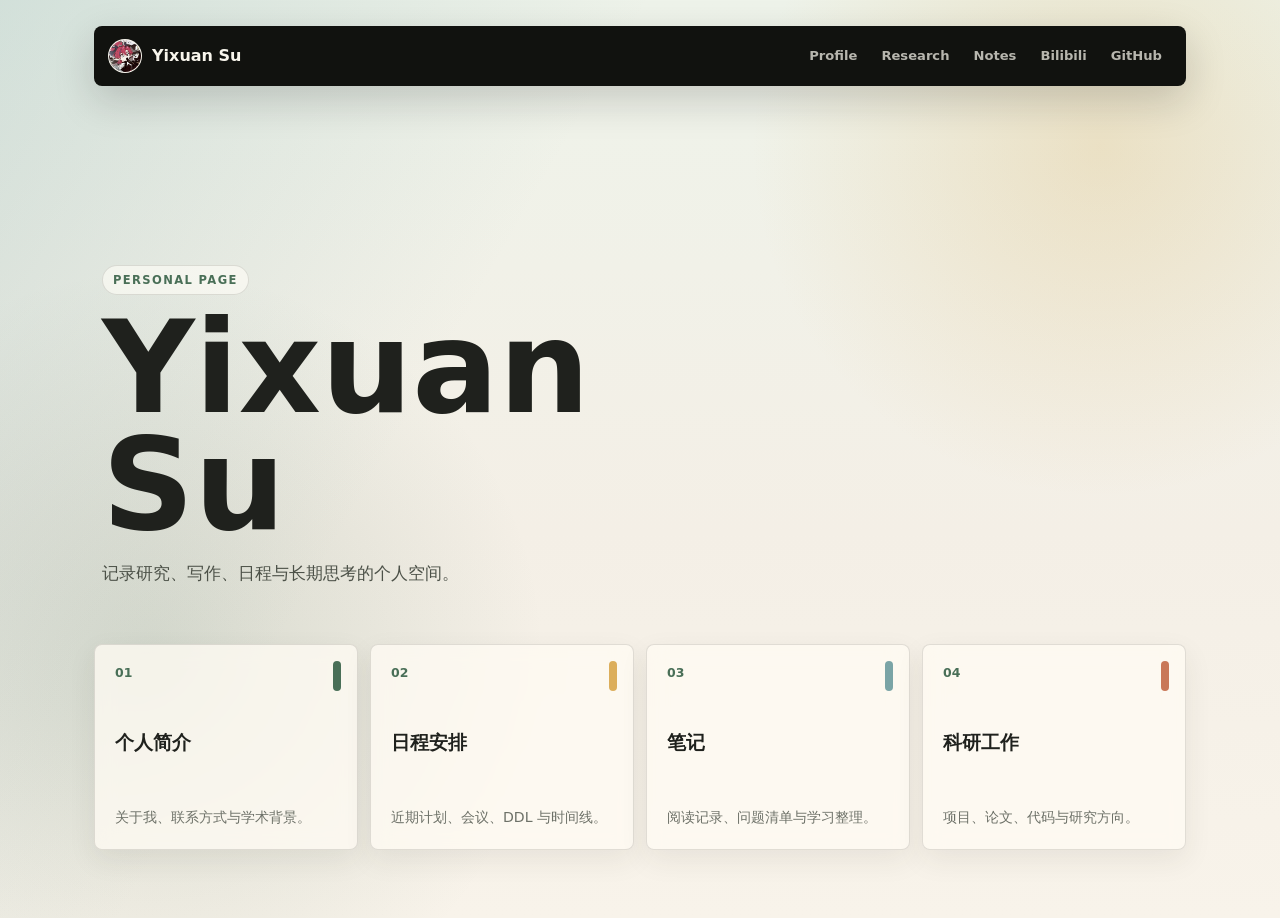
==== index.html @ aea46dcb "Add profile page and restore avatar" ====
<!DOCTYPE html>
<html lang="zh-CN">
  <head>
    <meta charset="UTF-8" />
    <meta name="viewport" content="width=device-width, initial-scale=1.0" />
    <meta
      name="description"
      content="Yixuan Su 的个人主页：个人简介、日程安排、笔记与科研工作。"
    />
    <title>Yixuan Su</title>
    <link rel="stylesheet" href="./styles.css?v=20260603-3" />
  </head>
  <body>
    <main class="page-shell">
      <header class="site-header" aria-label="站点导航">
        <a class="brand" href="./" aria-label="返回首页">
          <img class="brand-avatar" src="./Profile.jpg" alt="苏以轩头像" />
          <span>Yixuan Su</span>
        </a>
        <nav class="top-nav" aria-label="主导航">
          <a href="./profile/">Profile</a>
          <a href="./research/">Research</a>
          <a href="./notes/">Notes</a>
          <a href="https://space.bilibili.com/1643157133" target="_blank" rel="noreferrer">Bilibili</a>
          <a href="https://github.com/Cheezzcake" target="_blank" rel="noreferrer">GitHub</a>
        </nav>
      </header>

      <section class="hero" aria-labelledby="hero-title">
        <div class="hero-copy">
          <p class="eyebrow">Personal Page</p>
          <h1 id="hero-title">
            <span>Yixuan</span>
            <span>Su</span>
          </h1>
          <p class="intro">
            记录研究、写作、日程与长期思考的个人空间。
          </p>
        </div>
      </section>

      <section class="entry-grid" aria-label="主页入口">
        <a class="entry-card" href="./profile/">
          <span class="entry-index">01</span>
          <span class="entry-title">个人简介</span>
          <span class="entry-text">关于我、联系方式与学术背景。</span>
        </a>

        <a class="entry-card" href="./schedule/">
          <span class="entry-index">02</span>
          <span class="entry-title">日程安排</span>
          <span class="entry-text">近期计划、会议、DDL 与时间线。</span>
        </a>

        <a class="entry-card" href="./notes/">
          <span class="entry-index">03</span>
          <span class="entry-title">笔记</span>
          <span class="entry-text">阅读记录、问题清单与学习整理。</span>
        </a>

        <a class="entry-card" href="./research/">
          <span class="entry-index">04</span>
          <span class="entry-title">科研工作</span>
          <span class="entry-text">项目、论文、代码与研究方向。</span>
        </a>
      </section>
    </main>
  </body>
</html>
---- styles.css ----
:root {
  --bg: #f4efe6;
  --bg-soft: #e8f0e5;
  --paper: rgba(255, 252, 244, 0.76);
  --paper-strong: #fffdf7;
  --ink: #1f211d;
  --muted: #6d7168;
  --line: rgba(31, 33, 29, 0.13);
  --black: #11120f;
  --green: #496f57;
  --blue: #7aa4a6;
  --clay: #c97858;
  --gold: #dcae5b;
  --shadow: 0 22px 55px rgba(51, 47, 35, 0.12);
}

* {
  box-sizing: border-box;
}

html {
  min-height: 100%;
  background: var(--bg);
}

body {
  min-height: 100%;
  margin: 0;
  overflow-x: hidden;
  color: var(--ink);
  background:
    linear-gradient(120deg, rgba(122, 164, 166, 0.24), transparent 36%),
    radial-gradient(circle at 86% 16%, rgba(220, 174, 91, 0.26), transparent 26%),
    radial-gradient(circle at 12% 72%, rgba(73, 111, 87, 0.18), transparent 30%),
    linear-gradient(180deg, #eef3ea 0%, var(--bg) 58%, #f8f3ea 100%);
  font-family:
    "Noto Sans SC",
    "PingFang SC",
    "Microsoft YaHei",
    system-ui,
    -apple-system,
    BlinkMacSystemFont,
    "Segoe UI",
    sans-serif;
  letter-spacing: 0;
}

body::before {
  position: fixed;
  inset: 0;
  z-index: -1;
  pointer-events: none;
  content: "";
  background-image:
    linear-gradient(rgba(31, 33, 29, 0.035) 1px, transparent 1px),
    linear-gradient(90deg, rgba(31, 33, 29, 0.03) 1px, transparent 1px);
  background-size: 32px 32px;
  mask-image: linear-gradient(180deg, rgba(0, 0, 0, 0.7), transparent 76%);
}

a {
  color: inherit;
  text-decoration: none;
}

.page-shell {
  width: min(100%, 1160px);
  min-height: 100vh;
  margin: 0 auto;
  padding: 14px;
}

.site-header {
  display: grid;
  grid-template-columns: 1fr;
  align-items: center;
  gap: 16px;
  min-height: 60px;
  padding: 10px 12px;
  border-radius: 8px;
  color: #f8f5ec;
  background: var(--black);
  box-shadow: 0 14px 40px rgba(17, 18, 15, 0.18);
}

.brand {
  display: inline-flex;
  align-items: center;
  min-width: 0;
  gap: 10px;
  font-weight: 800;
  line-height: 1;
}

.brand-avatar {
  width: 34px;
  height: 34px;
  flex: 0 0 auto;
  border: 1px solid rgba(248, 245, 236, 0.28);
  border-radius: 50%;
  object-fit: cover;
  background: #f8f5ec;
}

.brand span:last-child {
  overflow: hidden;
  text-overflow: ellipsis;
  white-space: nowrap;
}

.top-nav {
  display: flex;
  align-items: center;
  gap: 4px;
  width: 100%;
  max-width: 100%;
  overflow-x: auto;
  scrollbar-width: none;
  color: rgba(248, 245, 236, 0.72);
  font-size: 0.82rem;
  font-weight: 700;
}

.top-nav::-webkit-scrollbar {
  display: none;
}

.top-nav a {
  min-height: 34px;
  flex: 0 0 auto;
  padding: 9px 10px;
  border-radius: 999px;
  transition:
    background-color 160ms ease,
    color 160ms ease;
}

.top-nav a:hover,
.top-nav a:focus-visible {
  color: #fffdf7;
  background: rgba(255, 255, 255, 0.12);
  outline: none;
}

.hero {
  display: grid;
  align-items: end;
  min-height: 54vh;
  padding: 72px 4px 44px;
}

.hero-copy {
  display: grid;
  gap: 14px;
}

.eyebrow {
  width: fit-content;
  margin: 0;
  padding: 7px 10px;
  border: 1px solid var(--line);
  border-radius: 999px;
  color: var(--green);
  background: rgba(255, 253, 247, 0.62);
  font-size: 0.72rem;
  font-weight: 900;
  letter-spacing: 0.12em;
  text-transform: uppercase;
}

h1 {
  max-width: 100%;
  margin: 0;
  font-size: clamp(3.4rem, 16vw, 6rem);
  line-height: 0.92;
  letter-spacing: 0;
}

h1 span {
  display: block;
}

.intro {
  max-width: 25rem;
  margin: 0;
  color: #4c5148;
  font-size: 1rem;
  line-height: 1.85;
}

.entry-grid {
  display: grid;
  grid-template-columns: 1fr;
  gap: 10px;
  padding: 0 0 30px;
}

.entry-card {
  position: relative;
  display: grid;
  grid-template-columns: 42px minmax(0, 1fr);
  grid-template-areas:
    "index title"
    "index text";
  gap: 4px 14px;
  min-height: 106px;
  padding: 18px;
  border: 1px solid var(--line);
  border-radius: 8px;
  background: var(--paper);
  box-shadow: 0 10px 28px rgba(51, 47, 35, 0.08);
  backdrop-filter: blur(10px);
  transition:
    background-color 180ms ease,
    border-color 180ms ease,
    transform 180ms ease,
    box-shadow 180ms ease;
}

.entry-card::after {
  position: absolute;
  top: 16px;
  right: 16px;
  width: 8px;
  height: 30px;
  border-radius: 999px;
  content: "";
  background: var(--green);
}

.entry-card:nth-child(2)::after {
  background: var(--gold);
}

.entry-card:nth-child(3)::after {
  background: var(--blue);
}

.entry-card:nth-child(4)::after {
  background: var(--clay);
}

.entry-card:hover,
.entry-card:focus-visible {
  border-color: rgba(31, 33, 29, 0.24);
  background: var(--paper-strong);
  box-shadow: var(--shadow);
  outline: none;
  transform: translateY(-2px);
}

.entry-index {
  grid-area: index;
  color: var(--green);
  font-size: 0.78rem;
  font-weight: 900;
}

.entry-title {
  grid-area: title;
  padding-right: 24px;
  font-size: 1.16rem;
  font-weight: 850;
  line-height: 1.2;
}

.entry-text {
  grid-area: text;
  color: var(--muted);
  font-size: 0.88rem;
  line-height: 1.65;
}

.profile-shell {
  padding-bottom: 44px;
}

.profile-hero {
  display: grid;
  justify-items: center;
  gap: 24px;
  padding: 58px 4px 34px;
  text-align: center;
}

.profile-photo {
  width: min(52vw, 220px);
  aspect-ratio: 1;
  border: 8px solid rgba(255, 253, 247, 0.86);
  border-radius: 50%;
  object-fit: cover;
  box-shadow: var(--shadow);
}

.profile-heading {
  display: grid;
  justify-items: center;
  gap: 12px;
}

.profile-heading h1 {
  font-size: clamp(3.4rem, 16vw, 7rem);
}

.profile-layout {
  display: grid;
  gap: 12px;
}

.profile-section {
  padding: 22px;
  border: 1px solid var(--line);
  border-radius: 8px;
  background: var(--paper);
  box-shadow: 0 10px 28px rgba(51, 47, 35, 0.08);
  backdrop-filter: blur(10px);
}

.section-kicker {
  margin-bottom: 8px;
  color: var(--green);
  font-size: 0.74rem;
  font-weight: 900;
  letter-spacing: 0.12em;
  text-transform: uppercase;
}

.profile-section h2 {
  margin: 0 0 18px;
  font-size: 1.36rem;
  line-height: 1.2;
}

.timeline {
  display: grid;
  gap: 16px;
  margin: 0;
  padding: 0;
  list-style: none;
}

.timeline li {
  position: relative;
  padding-left: 22px;
}

.timeline li::before {
  position: absolute;
  top: 0.45em;
  left: 0;
  width: 8px;
  height: 8px;
  border-radius: 50%;
  content: "";
  background: var(--green);
}

.timeline li::after {
  position: absolute;
  top: calc(0.45em + 12px);
  bottom: -14px;
  left: 3px;
  width: 2px;
  content: "";
  background: rgba(73, 111, 87, 0.2);
}

.timeline li:last-child::after {
  display: none;
}

.timeline div,
.info-row {
  display: grid;
  gap: 6px;
}

.timeline strong,
.info-row strong {
  font-size: 1rem;
  line-height: 1.55;
}

.timeline span,
.info-row span {
  color: var(--muted);
  font-size: 0.9rem;
  font-weight: 700;
}

.tag-list {
  display: flex;
  flex-wrap: wrap;
  gap: 10px;
}

.tag-list span {
  padding: 9px 12px;
  border: 1px solid rgba(73, 111, 87, 0.2);
  border-radius: 999px;
  color: var(--green);
  background: rgba(255, 253, 247, 0.72);
  font-size: 0.9rem;
  font-weight: 800;
}

.research-section p {
  margin: 14px 0 0;
  color: var(--muted);
  line-height: 1.7;
}

@media (max-width: 430px) {
  .hero {
    min-height: 48vh;
    padding-top: 54px;
  }
}

@media (max-width: 360px) {
  .page-shell {
    padding: 10px;
  }

  h1 {
    font-size: 3rem;
  }
}

@media (min-width: 700px) {
  .page-shell {
    padding: 22px;
  }

  .site-header {
    display: flex;
    justify-content: space-between;
    padding: 10px 14px;
  }

  .top-nav {
    width: auto;
  }

  .hero {
    min-height: 58vh;
    padding: 92px 8px 54px;
  }

  h1 {
    font-size: clamp(5rem, 10vw, 8.4rem);
  }

  .intro {
    font-size: 1.08rem;
  }

  .entry-grid {
    grid-template-columns: repeat(4, minmax(0, 1fr));
    gap: 12px;
    padding-bottom: 42px;
  }

  .entry-card {
    grid-template-columns: 1fr;
    grid-template-areas:
      "index"
      "title"
      "text";
    align-content: space-between;
    min-height: 206px;
    padding: 20px;
  }

  .profile-hero {
    grid-template-columns: minmax(180px, 240px) minmax(0, 1fr);
    justify-items: start;
    align-items: center;
    gap: 38px;
    padding: 78px 8px 48px;
    text-align: left;
  }

  .profile-heading {
    justify-items: start;
  }

  .profile-photo {
    width: min(22vw, 240px);
  }

  .profile-layout {
    grid-template-columns: 1.2fr 0.8fr;
    align-items: start;
    gap: 14px;
  }

  .profile-section {
    padding: 26px;
  }

  .profile-section:first-child {
    grid-row: span 2;
  }

  .timeline div,
  .info-row {
    grid-template-columns: minmax(0, 1fr) auto;
    align-items: baseline;
    gap: 20px;
  }
}

@media (min-width: 1040px) {
  .page-shell {
    padding: 26px 34px;
  }

  .hero {
    min-height: 62vh;
    padding-top: 116px;
  }
}
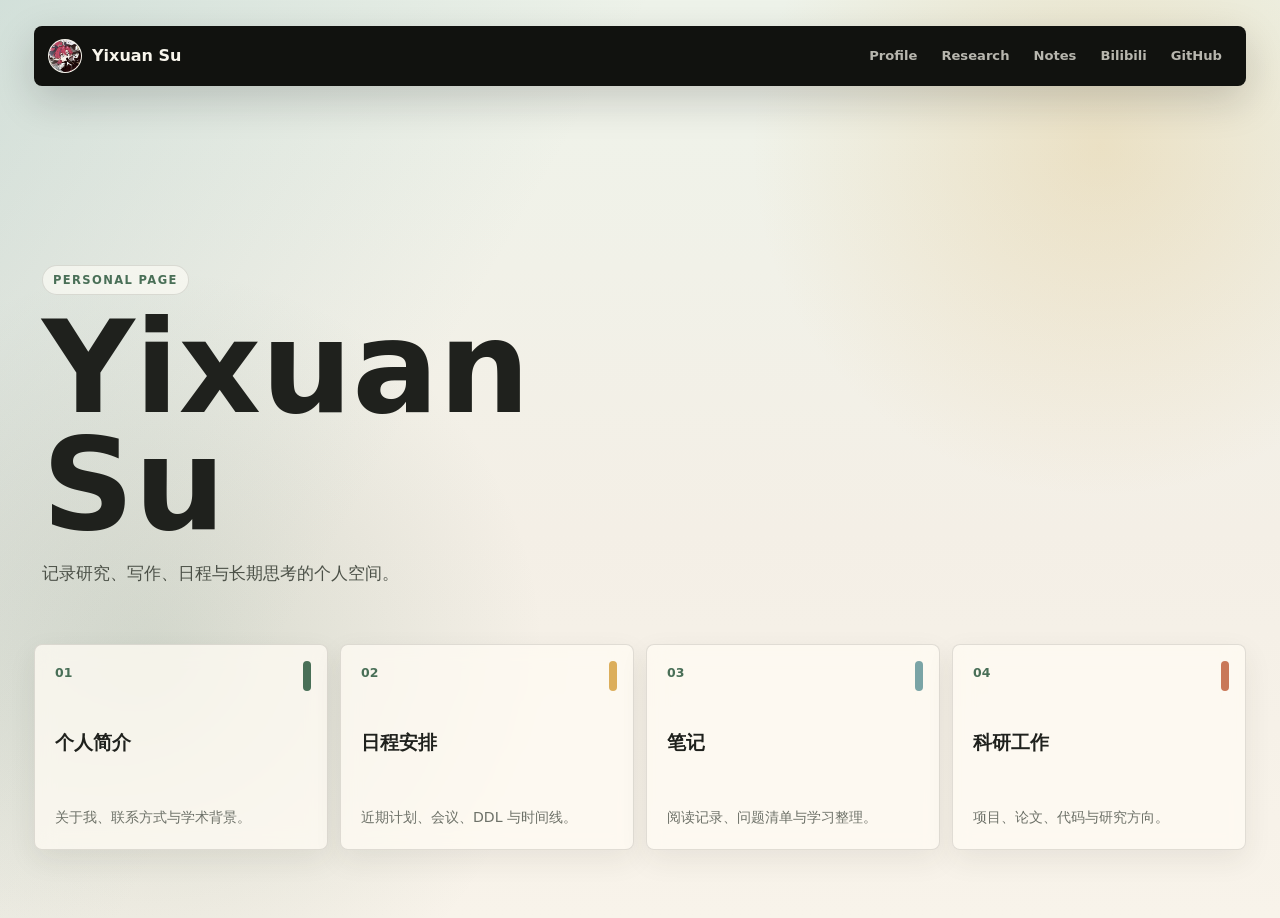
==== commit eb16a0e7: "Improve desktop profile and research layout" ====
--- a/index.html
+++ b/index.html
@@ -8,7 +8,7 @@
       content="Yixuan Su 的个人主页：个人简介、日程安排、笔记与科研工作。"
     />
     <title>Yixuan Su</title>
-    <link rel="stylesheet" href="./styles.css?v=20260603-3" />
+    <link rel="stylesheet" href="./styles.css?v=20260604-3" />
   </head>
   <body>
     <main class="page-shell">
--- a/styles.css
+++ b/styles.css
@@ -64,7 +64,7 @@
 }
 
 .page-shell {
-  width: min(100%, 1160px);
+  width: min(100%, 1440px);
   min-height: 100vh;
   margin: 0 auto;
   padding: 14px;
@@ -278,13 +278,13 @@
 .profile-hero {
   display: grid;
   justify-items: center;
-  gap: 24px;
-  padding: 58px 4px 34px;
+  gap: 20px;
+  padding: 58px 4px 46px;
   text-align: center;
 }
 
 .profile-photo {
-  width: min(52vw, 220px);
+  width: min(54vw, 230px);
   aspect-ratio: 1;
   border: 8px solid rgba(255, 253, 247, 0.86);
   border-radius: 50%;
@@ -302,18 +302,31 @@
   font-size: clamp(3.4rem, 16vw, 7rem);
 }
 
+.contact-link {
+  color: var(--muted);
+  font-size: 0.96rem;
+  font-weight: 750;
+  line-height: 1.4;
+  transition: color 160ms ease;
+}
+
+.contact-link:hover,
+.contact-link:focus-visible {
+  color: var(--green);
+  outline: none;
+}
+
 .profile-layout {
   display: grid;
-  gap: 12px;
+  width: min(100%, 1040px);
+  gap: 0;
+  margin: 0 auto;
 }
 
 .profile-section {
-  padding: 22px;
-  border: 1px solid var(--line);
-  border-radius: 8px;
-  background: var(--paper);
-  box-shadow: 0 10px 28px rgba(51, 47, 35, 0.08);
-  backdrop-filter: blur(10px);
+  padding: 28px 0;
+  border-top: 1px solid var(--line);
+  background: transparent;
 }
 
 .section-kicker {
@@ -375,6 +388,15 @@
   gap: 6px;
 }
 
+.timeline small {
+  grid-column: 1 / -1;
+  color: var(--green);
+  font-size: 0.72rem;
+  font-weight: 900;
+  letter-spacing: 0.08em;
+  text-transform: uppercase;
+}
+
 .timeline strong,
 .info-row strong {
   font-size: 1rem;
@@ -391,17 +413,21 @@
 .tag-list {
   display: flex;
   flex-wrap: wrap;
-  gap: 10px;
+  gap: 0;
+  color: var(--green);
+  font-size: 0.98rem;
+  font-weight: 850;
+  line-height: 1.8;
 }
 
 .tag-list span {
-  padding: 9px 12px;
-  border: 1px solid rgba(73, 111, 87, 0.2);
-  border-radius: 999px;
-  color: var(--green);
-  background: rgba(255, 253, 247, 0.72);
-  font-size: 0.9rem;
-  font-weight: 800;
+  display: inline;
+}
+
+.tag-list span:not(:last-child)::after {
+  margin: 0 0.42em;
+  color: var(--muted);
+  content: "/";
 }
 
 .research-section p {
@@ -410,10 +436,96 @@
   line-height: 1.7;
 }
 
+.research-shell {
+  padding-bottom: 56px;
+}
+
+.section-hero {
+  display: grid;
+  gap: 14px;
+  padding: 64px 4px 44px;
+}
+
+.paper-timeline {
+  width: min(100%, 1120px);
+  margin: 0 auto;
+  border-top: 1px solid var(--line);
+}
+
+.paper-item {
+  display: grid;
+  gap: 16px;
+  padding: 28px 0;
+  border-bottom: 1px solid var(--line);
+}
+
+.paper-date {
+  color: var(--green);
+  font-size: 0.82rem;
+  font-weight: 900;
+  letter-spacing: 0.08em;
+}
+
+.paper-content {
+  display: grid;
+  gap: 8px;
+}
+
+.paper-content h2 {
+  max-width: 52rem;
+  margin: 0;
+  font-family: Georgia, "Times New Roman", Times, serif;
+  font-size: clamp(1.45rem, 4.8vw, 2.55rem);
+  line-height: 1.18;
+  letter-spacing: 0;
+  overflow-wrap: anywhere;
+}
+
+.paper-title-cn {
+  max-width: 42rem;
+  margin: 0;
+  color: var(--muted);
+  font-size: 0.98rem;
+  font-weight: 700;
+  line-height: 1.65;
+}
+
+.paper-link {
+  width: fit-content;
+  color: #2f6fb6;
+  font-size: 0.88rem;
+  font-weight: 850;
+  line-height: 1.4;
+  transition: color 160ms ease;
+}
+
+.paper-link:hover,
+.paper-link:focus-visible {
+  color: #174879;
+  outline: none;
+}
+
+.paper-meta {
+  margin: 4px 0 0;
+  color: var(--muted);
+  font-size: 0.96rem;
+  line-height: 1.6;
+}
+
+.paper-meta sup {
+  font-size: 0.68em;
+  line-height: 0;
+}
+
 @media (max-width: 430px) {
   .hero {
     min-height: 48vh;
     padding-top: 54px;
+  }
+
+  .paper-content h2 {
+    font-size: 1.36rem;
+    line-height: 1.22;
   }
 }
 
@@ -473,34 +585,28 @@
   }
 
   .profile-hero {
-    grid-template-columns: minmax(180px, 240px) minmax(0, 1fr);
-    justify-items: start;
-    align-items: center;
-    gap: 38px;
-    padding: 78px 8px 48px;
-    text-align: left;
-  }
-
-  .profile-heading {
-    justify-items: start;
+    justify-items: center;
+    gap: 24px;
+    padding: 82px 8px 58px;
+    text-align: center;
   }
 
   .profile-photo {
-    width: min(22vw, 240px);
-  }
-
-  .profile-layout {
-    grid-template-columns: 1.2fr 0.8fr;
-    align-items: start;
-    gap: 14px;
+    width: min(20vw, 250px);
   }
 
   .profile-section {
-    padding: 26px;
-  }
-
-  .profile-section:first-child {
-    grid-row: span 2;
+    padding: 34px 0;
+  }
+
+  .section-hero {
+    padding: 92px 8px 54px;
+  }
+
+  .paper-item {
+    grid-template-columns: 170px minmax(0, 1fr);
+    gap: 42px;
+    padding: 34px 0;
   }
 
   .timeline div,
@@ -521,3 +627,18 @@
     padding-top: 116px;
   }
 }
+
+@media (min-width: 1440px) {
+  .profile-layout {
+    width: min(100%, 1120px);
+  }
+
+  .paper-timeline {
+    width: min(100%, 1220px);
+  }
+
+  .paper-item {
+    grid-template-columns: 190px minmax(0, 1fr);
+    gap: 54px;
+  }
+}
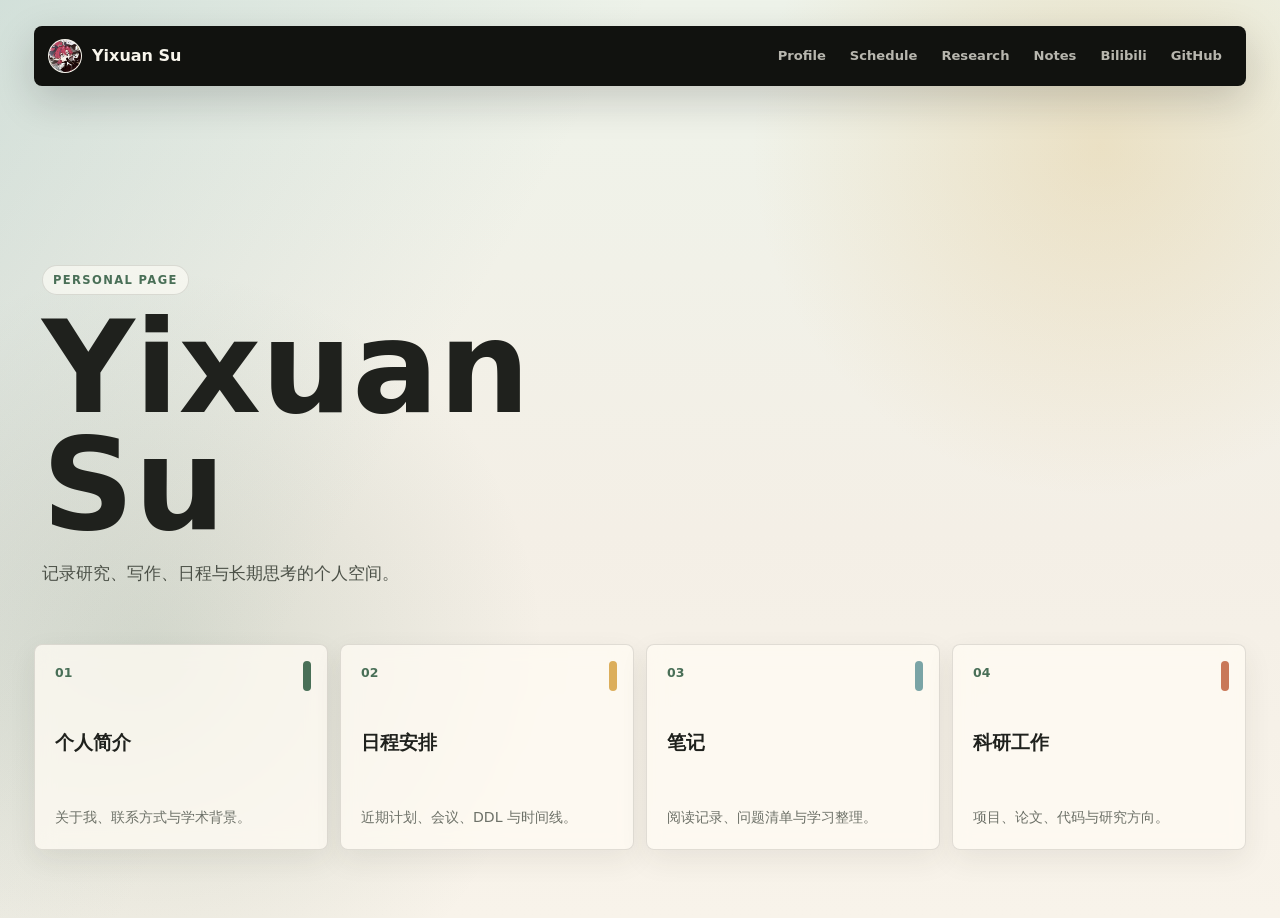
==== commit 1c0f518a: "Add editable schedule page" ====
--- a/index.html
+++ b/index.html
@@ -8,7 +8,7 @@
       content="Yixuan Su 的个人主页：个人简介、日程安排、笔记与科研工作。"
     />
     <title>Yixuan Su</title>
-    <link rel="stylesheet" href="./styles.css?v=20260604-3" />
+    <link rel="stylesheet" href="./styles.css?v=20260604-7" />
   </head>
   <body>
     <main class="page-shell">
@@ -19,6 +19,7 @@
         </a>
         <nav class="top-nav" aria-label="主导航">
           <a href="./profile/">Profile</a>
+          <a href="./schedule/">Schedule</a>
           <a href="./research/">Research</a>
           <a href="./notes/">Notes</a>
           <a href="https://space.bilibili.com/1643157133" target="_blank" rel="noreferrer">Bilibili</a>
--- a/styles.css
+++ b/styles.css
@@ -517,16 +517,312 @@
   line-height: 0;
 }
 
+.notes-shell {
+  padding-bottom: 56px;
+}
+
+.note-timeline {
+  width: min(100%, 1120px);
+  margin: 0 auto;
+  border-top: 1px solid var(--line);
+}
+
+.note-item {
+  display: grid;
+  gap: 16px;
+  padding: 28px 0;
+  border-bottom: 1px solid var(--line);
+}
+
+.note-date {
+  color: var(--green);
+  font-size: 0.82rem;
+  font-weight: 900;
+  letter-spacing: 0.08em;
+}
+
+.note-content {
+  display: grid;
+  gap: 8px;
+}
+
+.note-content h2 {
+  max-width: 52rem;
+  margin: 0;
+  font-family: Georgia, "Times New Roman", Times, serif;
+  font-size: clamp(1.7rem, 6vw, 3.1rem);
+  line-height: 1.08;
+  letter-spacing: 0;
+  overflow-wrap: anywhere;
+  word-break: break-word;
+}
+
+.note-content h2 span {
+  display: block;
+}
+
+.note-source {
+  max-width: 42rem;
+  margin: 0;
+  color: var(--muted);
+  font-size: 0.98rem;
+  font-weight: 700;
+  line-height: 1.65;
+}
+
+.note-link {
+  width: fit-content;
+  color: #2f6fb6;
+  font-size: 0.88rem;
+  font-weight: 850;
+  line-height: 1.4;
+  transition: color 160ms ease;
+}
+
+.note-link:hover,
+.note-link:focus-visible {
+  color: #174879;
+  outline: none;
+}
+
+.schedule-shell {
+  padding-bottom: 56px;
+}
+
+.schedule-hero {
+  padding-bottom: 34px;
+}
+
+.schedule-toolbar {
+  display: grid;
+  grid-template-columns: repeat(2, minmax(0, 1fr));
+  gap: 10px;
+  width: min(100%, 1220px);
+  margin: 0 auto 18px;
+}
+
+.schedule-toolbar button,
+.type-picker,
+.trash-zone {
+  min-height: 38px;
+  width: 100%;
+  justify-content: center;
+  border: 1px solid var(--line);
+  border-radius: 999px;
+  background: rgba(255, 253, 247, 0.72);
+  color: var(--ink);
+  font: inherit;
+  font-size: 0.88rem;
+  font-weight: 850;
+}
+
+.schedule-toolbar button {
+  cursor: pointer;
+  padding: 0 14px;
+}
+
+.schedule-toolbar button:hover,
+.schedule-toolbar button:focus-visible {
+  background: var(--paper-strong);
+  outline: none;
+}
+
+.schedule-toolbar button:disabled {
+  cursor: progress;
+  opacity: 0.55;
+}
+
+.type-picker {
+  display: inline-flex;
+  align-items: center;
+  gap: 8px;
+  padding: 0 12px;
+}
+
+.type-picker span,
+.sync-status {
+  color: var(--muted);
+  font-size: 0.82rem;
+  font-weight: 800;
+}
+
+.type-picker select {
+  border: 0;
+  background: transparent;
+  color: var(--ink);
+  font: inherit;
+  font-weight: 850;
+}
+
+.trash-zone {
+  display: inline-grid;
+  min-width: 88px;
+  place-items: center;
+  padding: 0 14px;
+  color: #8e3e32;
+  border-color: rgba(142, 62, 50, 0.24);
+}
+
+.trash-zone.is-drop-target {
+  color: #fffdf7;
+  background: #8e3e32;
+}
+
+.sync-status {
+  grid-column: 1 / -1;
+  min-height: 1.2em;
+  margin: 0;
+}
+
+.schedule-board {
+  display: grid;
+  width: min(100%, 1220px);
+  gap: 22px;
+  margin: 0 auto;
+}
+
+.schedule-week {
+  display: grid;
+  gap: 10px;
+}
+
+.schedule-week h2 {
+  margin: 0;
+  color: var(--green);
+  font-size: 0.92rem;
+  font-weight: 900;
+  letter-spacing: 0.08em;
+}
+
+.week-grid {
+  display: grid;
+  grid-template-columns: repeat(auto-fit, minmax(82px, 1fr));
+  gap: 8px;
+  padding-bottom: 2px;
+}
+
+.day-cell {
+  display: grid;
+  grid-template-rows: auto 1fr;
+  gap: 12px;
+  min-height: 154px;
+  padding: 12px;
+  border: 1px solid var(--line);
+  border-radius: 8px;
+  background: rgba(255, 253, 247, 0.54);
+  transition:
+    background-color 160ms ease,
+    border-color 160ms ease,
+    box-shadow 160ms ease;
+}
+
+.day-cell.is-today {
+  border-color: rgba(73, 111, 87, 0.36);
+  background: rgba(255, 253, 247, 0.82);
+}
+
+.day-cell.is-drop-target {
+  border-color: rgba(47, 111, 182, 0.5);
+  box-shadow: inset 0 0 0 2px rgba(47, 111, 182, 0.12);
+}
+
+.day-header {
+  display: flex;
+  align-items: baseline;
+  justify-content: space-between;
+  gap: 8px;
+}
+
+.weekday {
+  color: var(--muted);
+  font-size: 0.76rem;
+  font-weight: 900;
+  letter-spacing: 0.08em;
+}
+
+.day-header strong {
+  font-size: 0.94rem;
+}
+
+.task-list {
+  display: grid;
+  align-content: start;
+  gap: 8px;
+}
+
+.task-block {
+  width: 100%;
+  cursor: grab;
+  border: 0;
+  border-radius: 8px;
+  padding: 9px 10px;
+  color: var(--ink);
+  font: inherit;
+  font-size: 0.86rem;
+  font-weight: 850;
+  line-height: 1.35;
+  text-align: left;
+  transition:
+    opacity 160ms ease,
+    transform 160ms ease;
+}
+
+.task-block:active {
+  cursor: grabbing;
+}
+
+.task-block:hover,
+.task-block:focus-visible {
+  outline: 2px solid rgba(31, 33, 29, 0.14);
+}
+
+.task-block.is-dragging {
+  opacity: 0.5;
+  transform: scale(0.98);
+}
+
+.task-study {
+  background: rgba(122, 164, 166, 0.22);
+}
+
+.task-research {
+  background: rgba(73, 111, 87, 0.22);
+}
+
+.task-deadline {
+  background: rgba(201, 120, 88, 0.24);
+}
+
+.task-life {
+  background: rgba(220, 174, 91, 0.25);
+}
+
 @media (max-width: 430px) {
   .hero {
     min-height: 48vh;
     padding-top: 54px;
   }
 
+  .schedule-hero {
+    padding-top: 44px;
+    padding-bottom: 24px;
+  }
+
+  .trash-zone,
+  .sync-status {
+    grid-column: 1 / -1;
+  }
+
   .paper-content h2 {
     font-size: 1.36rem;
     line-height: 1.22;
   }
+
+  .note-content h2 {
+    font-size: 1.55rem;
+    line-height: 1.16;
+  }
+
 }
 
 @media (max-width: 360px) {
@@ -609,6 +905,36 @@
     padding: 34px 0;
   }
 
+  .note-item {
+    grid-template-columns: 170px minmax(0, 1fr);
+    gap: 42px;
+    padding: 34px 0;
+  }
+
+  .schedule-toolbar {
+    display: flex;
+    align-items: center;
+    flex-wrap: wrap;
+  }
+
+  .schedule-toolbar button,
+  .type-picker,
+  .trash-zone {
+    width: auto;
+  }
+
+  .sync-status {
+    grid-column: auto;
+  }
+
+  .day-cell {
+    min-height: 176px;
+  }
+
+  .week-grid {
+    grid-template-columns: repeat(7, minmax(104px, 1fr));
+  }
+
   .timeline div,
   .info-row {
     grid-template-columns: minmax(0, 1fr) auto;
@@ -641,4 +967,22 @@
     grid-template-columns: 190px minmax(0, 1fr);
     gap: 54px;
   }
-}
+
+  .note-timeline {
+    width: min(100%, 1220px);
+  }
+
+  .note-item {
+    grid-template-columns: 190px minmax(0, 1fr);
+    gap: 54px;
+  }
+
+  .schedule-toolbar,
+  .schedule-board {
+    width: min(100%, 1320px);
+  }
+
+  .week-grid {
+    grid-template-columns: repeat(7, minmax(150px, 1fr));
+  }
+}
